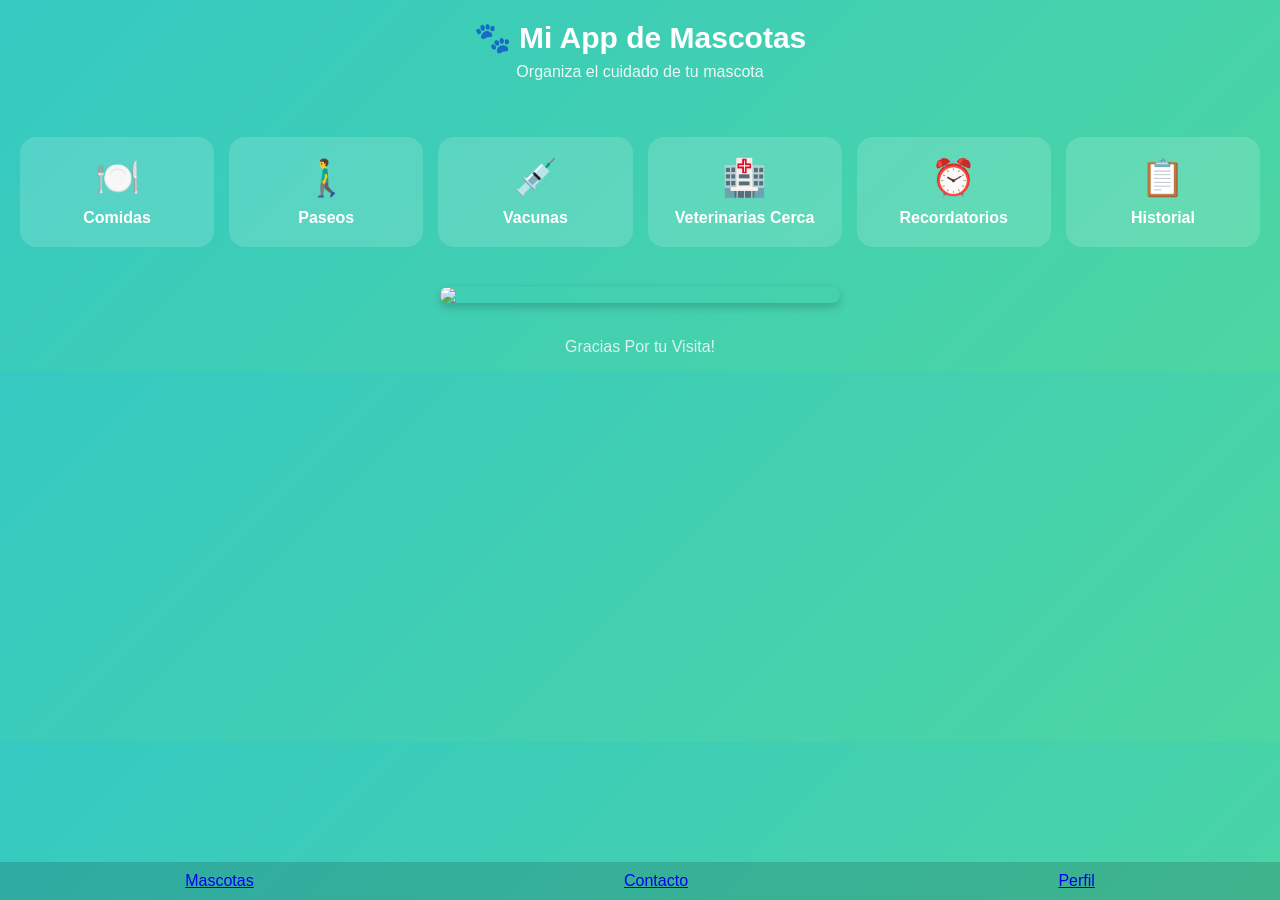
==== index.html @ dacafd1f "Add files via upload Prototipo inicial" ====
<!DOCTYPE html>
<html lang="es">
<head>
    <meta charset="UTF-8">
    <title>Prototipo App Mascotas</title>

    <link rel="stylesheet" href="styles.css">
   
</head>
<body onload="mostrarBienvenida()">


<header>
    <h1>🐾 Mi App de Mascotas</h1>
    <p>Organiza el cuidado de tu mascota</p>
</header>

<main class="container">

<section class="cards">

    <a href="comidas.html" class="card">
        <span>🍽️</span>
        <h3>Comidas</h3>
    </a>

    <a href="paseos.html" class="card">
        <span>🚶‍♂️</span>
        <h3>Paseos</h3>
    </a>

    <a href="vacunas.html" class="card">
        <span>💉</span>
        <h3>Vacunas</h3>
    </a>

    <a href="veterinarias.html" class="card">
        <span>🏥</span>
        <h3>Veterinarias Cerca</h3>
    </a>

    <a href="recordatorios.html" class="card">
        <span>⏰</span>
        <h3>Recordatorios</h3>
    </a>

    <a href="historial.html" class="card">
        <span>📋</span>
        <h3>Historial</h3>
    </a>

</section>

</main>

<img src="imagenes/top.png" class="imagen-seccion" onclick="agrandarImagen(this)">

<footer>
    Gracias Por tu Visita!
</footer>

<nav class="bottom-menu">
    <a href="mascotas.html">Mascotas</a>
    <a href="contacto.html">Contacto</a>
    <a href="perfil.html">Perfil</a>
</nav>

 <script src="script.js"></script>
</body>
</html>
---- styles.css ----
/* Estilos generales */
body {
    margin: 0;
    font-family: Arial, Helvetica, sans-serif;
    background: linear-gradient(135deg, #35c9c2, #4dd6a1);
    color: #ffffff;
}

/* Encabezado */
header {
    text-align: center;
    padding: 20px;
}

header h1 {
    margin: 0;
    font-size: 30px;
}

header p {
    margin-top: 8px;
    opacity: 0.9;
}

/* Contenedor principal */
.container {
    padding: 20px;
}


/* imagenes paginas */

.imagen-seccion:hover{
    cursor: pointer;
    transform: scale(1.05);
    transition: transform 0.2s;
}

.imagen-seccion{
    width: 100%;
    max-width: 400px;
    display: block;
    margin: 20px auto;
    border-radius: 12px;
}

.imagen-seccion{
    width:100%;
    max-width:400px;
    display:block;
    margin:20px auto;
    border-radius:15px;
    box-shadow:0 4px 10px rgba(0,0,0,0.2);
}

.imagen-pequena:hover{
    cursor: pointer;
    transform: scale(1.05);
    transition: transform 0.2s;
}

.imagen-pequena{
width:250px;
display:block;
margin:20px auto;
border-radius:10px;
}

.imagen-pequena{
    width:100%;
    max-width:270px;
    display:block;
    margin:20px auto;
    border-radius:15px;
    box-shadow:0 4px 10px rgba(0,0,0,0.2);
}

.imagen-media:hover{
    cursor: pointer;
    transform: scale(1.05);
    transition: transform 0.2s;
}

.imagen-media{
width:220px;
display:block;
margin:30px auto;
border-radius:15px;
}

.imagen-media{
    width:100%;
    max-width:220px;
    display:block;
    margin:20px auto;
    border-radius:15px;
    box-shadow:0 4px 10px rgba(0,0,0,0.2);
}

/* Tabla historial */

.tabla-historial{
width:100%;
border-collapse:collapse;
margin-top:20px;
}

.tabla-historial th,
.tabla-historial td{
border:1px solid #ddd;
padding:10px;
text-align:center;
}

.tabla-historial th{
background-color:#168BCC;
color:white;
}

.tabla-historial tr:nth-child(even){
background-color:#56998E;
}



/* Tarjetas */

.card{
    text-decoration: none;
    color: inherit;
}

.cards {
    display: grid;
    grid-template-columns: repeat(auto-fit, minmax(150px, 1fr));
    gap: 15px;
}

.card {
    background: rgba(255, 255, 255, 0.15);
    border-radius: 16px;
    padding: 20px;
    text-align: center;
    cursor: pointer;
    transition: transform 0.2s, background 0.2s;
}

.card:hover {
    transform: translateY(-4px);
    background: rgba(255, 255, 255, 0.25);
}

.card span {
    font-size: 36px;
    display: block;
    margin-bottom: 10px;
}

.card h3 {
    margin: 0;
    font-size: 16px;
}

/* Pie de página */
footer {
    text-align: center;
    padding: 15px;
    font-size: 16px;
    opacity: 0.8;
}

/* Menú inferior */
.bottom-menu {
    position: fixed;
    bottom: 0;
    width: 100%;
    background: rgba(0, 0, 0, 0.15);
    display: flex;
    justify-content: space-around;
    padding: 10px 0;
}

.bottom-menu button {
    background: none;
    border: none;
    color: white;
    font-size: 14px;
    cursor: pointer;
}

.bottom-menu button:hover {
    text-decoration: underline;
}
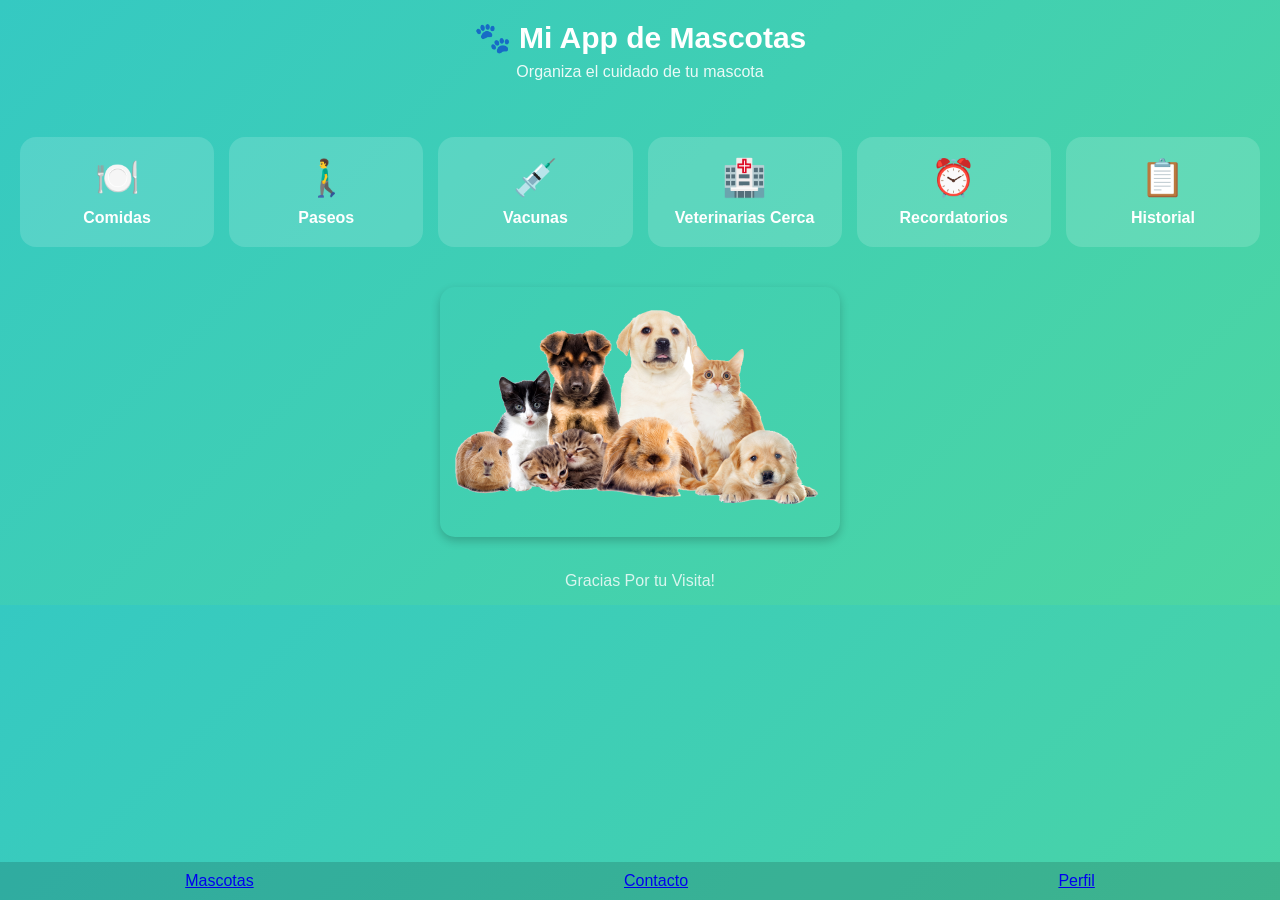
==== commit 215c3883: "Add files via upload" ====
--- a/index.html
+++ b/index.html
@@ -53,7 +53,7 @@
 
 </main>
 
-<img src="imagenes/top.png" class="imagen-seccion" onclick="agrandarImagen(this)">
+<img src="top.png" class="imagen-seccion" onclick="agrandarImagen(this)">
 
 <footer>
     Gracias Por tu Visita!
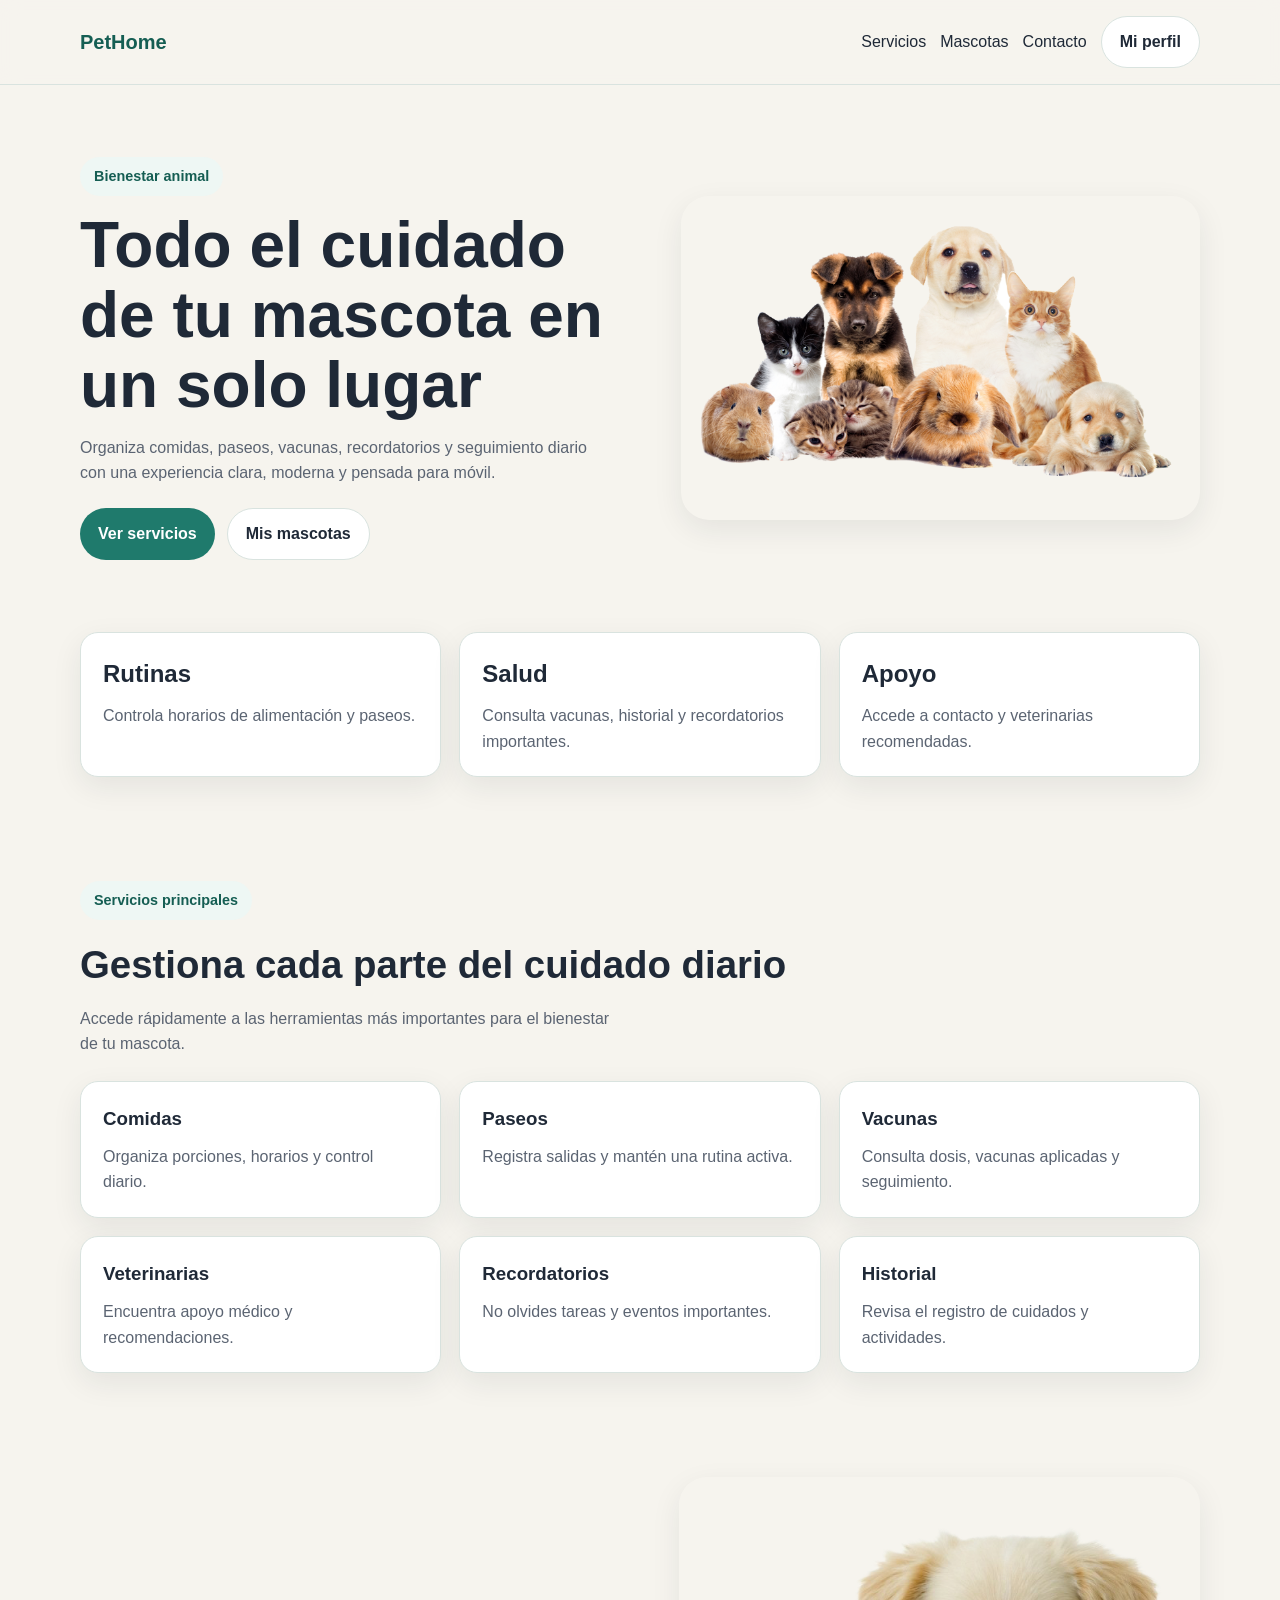
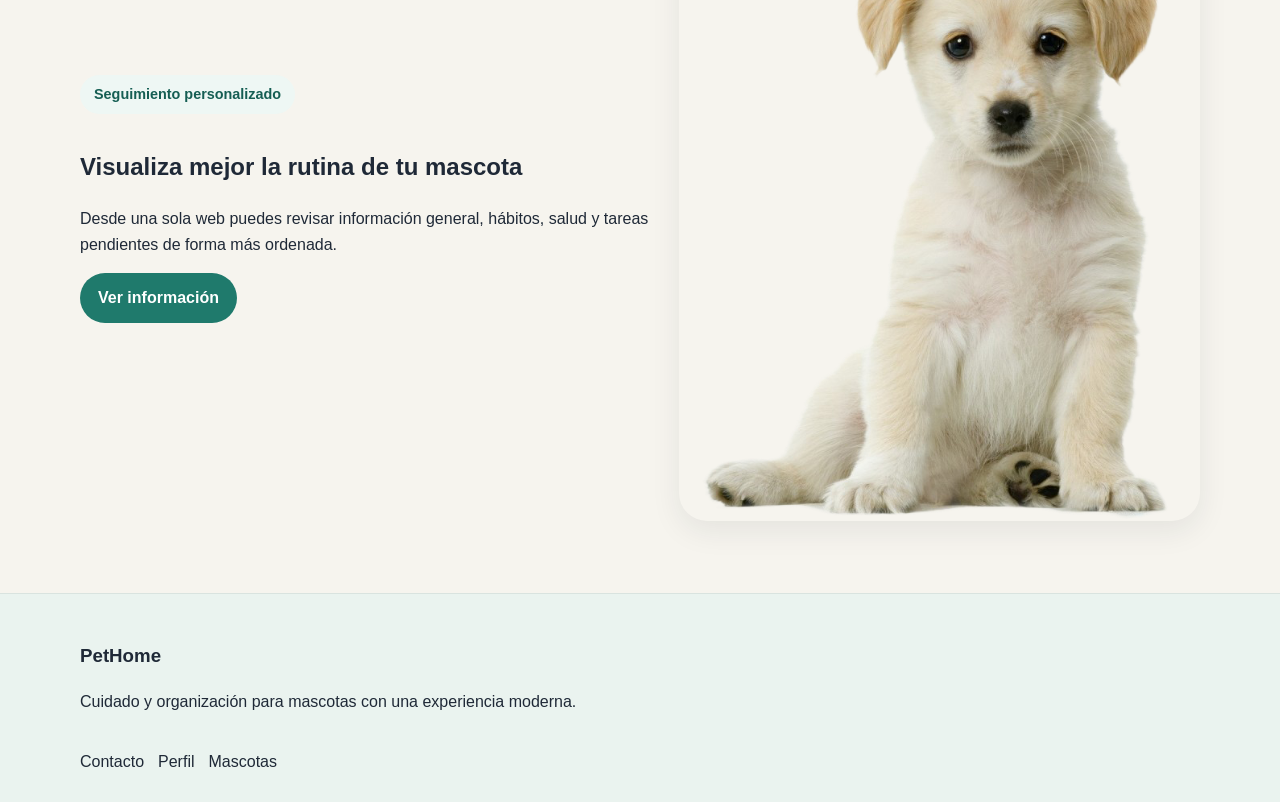
==== commit f9577776: "Add files via upload" ====
--- a/index.html
+++ b/index.html
@@ -1,70 +1,146 @@
 <!DOCTYPE html>
 <html lang="es">
 <head>
-    <meta charset="UTF-8">
-    <title>Prototipo App Mascotas</title>
+  <meta charset="UTF-8">
+  <meta name="viewport" content="width=device-width, initial-scale=1.0">
+  <title>PetCare | Cuidado de mascotas</title>
+  <link rel="stylesheet" href="styles.css">
+</head>
+<body>
 
-    <link rel="stylesheet" href="styles.css">
-   
-</head>
-<body onload="mostrarBienvenida()">
+  <header class="site-header">
+    <div class="container header-content">
+      <a href="index.html" class="logo">PetHome</a>
 
+      <nav class="main-nav">
+        <a href="#servicios">Servicios</a>
+        <a href="mascotas.html">Mascotas</a>
+        <a href="contacto.html">Contacto</a>
+        <a href="perfil.html" class="btn btn-outline">Mi perfil</a>
+      </nav>
+    </div>
+  </header>
 
-<header>
-    <h1>🐾 Mi App de Mascotas</h1>
-    <p>Organiza el cuidado de tu mascota</p>
-</header>
+  <main>
+    <section class="hero">
+      <div class="container hero-content">
+        <div class="hero-text">
+          <span class="tag">Bienestar animal</span>
+          <h1>Todo el cuidado de tu mascota en un solo lugar</h1>
+          <p>
+            Organiza comidas, paseos, vacunas, recordatorios y seguimiento
+            diario con una experiencia clara, moderna y pensada para móvil.
+          </p>
 
-<main class="container">
+          <div class="hero-actions">
+            <a href="#servicios" class="btn btn-primary">Ver servicios</a>
+            <a href="mascotas.html" class="btn btn-secondary">Mis mascotas</a>
+          </div>
+        </div>
 
-<section class="cards">
+        <div class="hero-media">
+          <img src="top.png" alt="Mascotas felices y saludables">
+        </div>
+      </div>
+    </section>
 
-    <a href="comidas.html" class="card">
-        <span>🍽️</span>
-        <h3>Comidas</h3>
-    </a>
+    <section class="quick-stats">
+      <div class="container stats-grid">
+        <article class="stat-card">
+          <h2>Rutinas</h2>
+          <p>Controla horarios de alimentación y paseos.</p>
+        </article>
 
-    <a href="paseos.html" class="card">
-        <span>🚶‍♂️</span>
-        <h3>Paseos</h3>
-    </a>
+        <article class="stat-card">
+          <h2>Salud</h2>
+          <p>Consulta vacunas, historial y recordatorios importantes.</p>
+        </article>
 
-    <a href="vacunas.html" class="card">
-        <span>💉</span>
-        <h3>Vacunas</h3>
-    </a>
+        <article class="stat-card">
+          <h2>Apoyo</h2>
+          <p>Accede a contacto y veterinarias recomendadas.</p>
+        </article>
+      </div>
+    </section>
 
-    <a href="veterinarias.html" class="card">
-        <span>🏥</span>
-        <h3>Veterinarias Cerca</h3>
-    </a>
+    <section class="services" id="servicios">
+      <div class="container">
+        <div class="section-heading">
+          <span class="tag">Servicios principales</span>
+          <h2>Gestiona cada parte del cuidado diario</h2>
+          <p>
+            Accede rápidamente a las herramientas más importantes para el bienestar de tu mascota.
+          </p>
+        </div>
 
-    <a href="recordatorios.html" class="card">
-        <span>⏰</span>
-        <h3>Recordatorios</h3>
-    </a>
+        <div class="services-grid">
+          <a href="comidas.html" class="service-card">
+            <h3>Comidas</h3>
+            <p>Organiza porciones, horarios y control diario.</p>
+          </a>
 
-    <a href="historial.html" class="card">
-        <span>📋</span>
-        <h3>Historial</h3>
-    </a>
+          <a href="paseos.html" class="service-card">
+            <h3>Paseos</h3>
+            <p>Registra salidas y mantén una rutina activa.</p>
+          </a>
 
-</section>
+          <a href="vacunas.html" class="service-card">
+            <h3>Vacunas</h3>
+            <p>Consulta dosis, vacunas aplicadas y seguimiento.</p>
+          </a>
 
-</main>
+          <a href="veterinarias.html" class="service-card">
+            <h3>Veterinarias</h3>
+            <p>Encuentra apoyo médico y recomendaciones.</p>
+          </a>
 
-<img src="top.png" class="imagen-seccion" onclick="agrandarImagen(this)">
+          <a href="recordatorios.html" class="service-card">
+            <h3>Recordatorios</h3>
+            <p>No olvides tareas y eventos importantes.</p>
+          </a>
 
-<footer>
-    Gracias Por tu Visita!
-</footer>
+          <a href="historial.html" class="service-card">
+            <h3>Historial</h3>
+            <p>Revisa el registro de cuidados y actividades.</p>
+          </a>
+        </div>
+      </div>
+    </section>
 
-<nav class="bottom-menu">
-    <a href="mascotas.html">Mascotas</a>
-    <a href="contacto.html">Contacto</a>
-    <a href="perfil.html">Perfil</a>
-</nav>
+    <section class="featured-pet">
+      <div class="container featured-content">
+        <div class="featured-text">
+          <span class="tag">Seguimiento personalizado</span>
+          <h2>Visualiza mejor la rutina de tu mascota</h2>
+          <p>
+            Desde una sola web puedes revisar información general, hábitos,
+            salud y tareas pendientes de forma más ordenada.
+          </p>
+          <a href="mascotas.html" class="btn btn-primary">Ver información</a>
+        </div>
 
- <script src="script.js"></script>
+        <div class="featured-media">
+          <img src="mascota.png" alt="Mascota principal del usuario">
+        </div>
+      </div>
+    </section>
+  </main>
+
+  <footer class="site-footer">
+    <div class="container footer-content">
+      <div>
+        <h3>PetHome</h3>
+        <p>Cuidado y organización para mascotas con una experiencia moderna.</p>
+      </div>
+
+      <div class="footer-links">
+        <a href="contacto.html">Contacto</a>
+        <a href="perfil.html">Perfil</a>
+        <a href="mascotas.html">Mascotas</a>
+      </div>
+    </div>
+  </footer>
+
+  <script src="script.js"></script>
 </body>
 </html>
--- a/styles.css
+++ b/styles.css
@@ -1,193 +1,373 @@
-/* Estilos generales */
+/* 1. Variables globales */
+:root {
+  --bg: #f6f4ee;
+  --surface: #ffffff;
+  --surface-soft: #eef7f4;
+  --primary: #1f7a6c;
+  --primary-dark: #155e53;
+  --accent: #f2b872;
+  --text: #1f2937;
+  --text-soft: #5b6472;
+  --border: #d9e3df;
+  --shadow: 0 10px 30px rgba(31, 41, 55, 0.08);
+
+  --radius-sm: 12px;
+  --radius-md: 18px;
+  --radius-lg: 28px;
+
+  --container: 1120px;
+}
+
+/* 2. Reset básico */
+* {
+  box-sizing: border-box;
+}
+
+html {
+  scroll-behavior: smooth;
+}
+
 body {
-    margin: 0;
-    font-family: Arial, Helvetica, sans-serif;
-    background: linear-gradient(135deg, #35c9c2, #4dd6a1);
-    color: #ffffff;
-}
-
-/* Encabezado */
-header {
-    text-align: center;
-    padding: 20px;
-}
-
-header h1 {
-    margin: 0;
-    font-size: 30px;
-}
-
-header p {
-    margin-top: 8px;
-    opacity: 0.9;
-}
-
-/* Contenedor principal */
+  margin: 0;
+  font-family: "Segoe UI", Arial, sans-serif;
+  background: var(--bg);
+  color: var(--text);
+  line-height: 1.6;
+}
+
+/* 3. Elementos globales */
+img {
+  max-width: 100%;
+  display: block;
+}
+
+a {
+  text-decoration: none;
+  color: inherit;
+}
+
+button,
+input,
+textarea {
+  font: inherit;
+}
+
+/* 4. Contenedor */
 .container {
-    padding: 20px;
-}
-
-
-/* imagenes paginas */
-
-.imagen-seccion:hover{
-    cursor: pointer;
-    transform: scale(1.05);
-    transition: transform 0.2s;
-}
-
-.imagen-seccion{
-    width: 100%;
-    max-width: 400px;
-    display: block;
-    margin: 20px auto;
-    border-radius: 12px;
-}
-
-.imagen-seccion{
-    width:100%;
-    max-width:400px;
-    display:block;
-    margin:20px auto;
-    border-radius:15px;
-    box-shadow:0 4px 10px rgba(0,0,0,0.2);
-}
-
-.imagen-pequena:hover{
-    cursor: pointer;
-    transform: scale(1.05);
-    transition: transform 0.2s;
-}
-
-.imagen-pequena{
-width:250px;
-display:block;
-margin:20px auto;
-border-radius:10px;
-}
-
-.imagen-pequena{
-    width:100%;
-    max-width:270px;
-    display:block;
-    margin:20px auto;
-    border-radius:15px;
-    box-shadow:0 4px 10px rgba(0,0,0,0.2);
-}
-
-.imagen-media:hover{
-    cursor: pointer;
-    transform: scale(1.05);
-    transition: transform 0.2s;
-}
-
-.imagen-media{
-width:220px;
-display:block;
-margin:30px auto;
-border-radius:15px;
-}
-
-.imagen-media{
-    width:100%;
-    max-width:220px;
-    display:block;
-    margin:20px auto;
-    border-radius:15px;
-    box-shadow:0 4px 10px rgba(0,0,0,0.2);
-}
-
-/* Tabla historial */
-
-.tabla-historial{
-width:100%;
-border-collapse:collapse;
-margin-top:20px;
-}
-
-.tabla-historial th,
-.tabla-historial td{
-border:1px solid #ddd;
-padding:10px;
-text-align:center;
-}
-
-.tabla-historial th{
-background-color:#168BCC;
-color:white;
-}
-
-.tabla-historial tr:nth-child(even){
-background-color:#56998E;
-}
-
-
-
-/* Tarjetas */
-
-.card{
-    text-decoration: none;
-    color: inherit;
-}
-
-.cards {
-    display: grid;
-    grid-template-columns: repeat(auto-fit, minmax(150px, 1fr));
-    gap: 15px;
-}
-
-.card {
-    background: rgba(255, 255, 255, 0.15);
-    border-radius: 16px;
-    padding: 20px;
-    text-align: center;
-    cursor: pointer;
-    transition: transform 0.2s, background 0.2s;
-}
-
-.card:hover {
-    transform: translateY(-4px);
-    background: rgba(255, 255, 255, 0.25);
-}
-
-.card span {
-    font-size: 36px;
-    display: block;
-    margin-bottom: 10px;
-}
-
-.card h3 {
-    margin: 0;
-    font-size: 16px;
-}
-
-/* Pie de página */
-footer {
-    text-align: center;
-    padding: 15px;
-    font-size: 16px;
-    opacity: 0.8;
-}
-
-/* Menú inferior */
-.bottom-menu {
-    position: fixed;
-    bottom: 0;
-    width: 100%;
-    background: rgba(0, 0, 0, 0.15);
-    display: flex;
-    justify-content: space-around;
-    padding: 10px 0;
-}
-
-.bottom-menu button {
-    background: none;
-    border: none;
-    color: white;
-    font-size: 14px;
-    cursor: pointer;
-}
-
-.bottom-menu button:hover {
-    text-decoration: underline;
+  width: min(92%, var(--container));
+  margin: 0 auto;
+}
+
+/* 5. Header */
+.site-header {
+  position: sticky;
+  top: 0;
+  z-index: 10;
+  background: rgba(246, 244, 238, 0.92);
+  backdrop-filter: blur(10px);
+  border-bottom: 1px solid var(--border);
+}
+
+.header-content {
+  display: flex;
+  align-items: center;
+  justify-content: space-between;
+  gap: 16px;
+  padding: 16px 0;
+}
+
+.logo {
+  font-size: 1.25rem;
+  font-weight: 800;
+  color: var(--primary-dark);
+}
+
+.main-nav {
+  display: flex;
+  align-items: center;
+  gap: 14px;
+  flex-wrap: wrap;
+}
+
+/* 6. Botones */
+.btn {
+  display: inline-flex;
+  align-items: center;
+  justify-content: center;
+  min-height: 44px;
+  padding: 12px 18px;
+  border-radius: 999px;
+  font-weight: 600;
+  transition: 0.25s ease;
+}
+
+.btn-primary {
+  background: var(--primary);
+  color: white;
+}
+
+.btn-primary:hover {
+  background: var(--primary-dark);
+}
+
+.btn-secondary,
+.btn-outline {
+  border: 1px solid var(--border);
+  background: white;
+  color: var(--text);
+}
+
+/* 7. Hero */
+.hero {
+  padding: 56px 0 32px;
+}
+
+.hero-content {
+  display: grid;
+  grid-template-columns: 1fr;
+  gap: 28px;
+  align-items: center;
+}
+
+.tag {
+  display: inline-block;
+  margin-bottom: 14px;
+  padding: 8px 14px;
+  border-radius: 999px;
+  background: var(--surface-soft);
+  color: var(--primary-dark);
+  font-size: 0.9rem;
+  font-weight: 700;
+}
+
+.hero h1 {
+  margin: 0 0 14px;
+  font-size: clamp(2rem, 5vw, 4.2rem);
+  line-height: 1.1;
+}
+
+.hero p {
+  margin: 0 0 22px;
+  color: var(--text-soft);
+  max-width: 58ch;
+}
+
+.hero-actions {
+  display: flex;
+  flex-wrap: wrap;
+  gap: 12px;
+}
+
+.hero-media img {
+  border-radius: var(--radius-lg);
+  box-shadow: var(--shadow);
+  object-fit: cover;
+}
+
+/* 8. Secciones */
+.quick-stats,
+.services,
+.featured-pet {
+  padding: 32px 0 72px;
+}
+
+.section-heading {
+  margin-bottom: 24px;
+}
+
+.section-heading h2 {
+  margin: 0 0 10px;
+  font-size: clamp(1.6rem, 3vw, 2.5rem);
+}
+
+.section-heading p {
+  margin: 0;
+  color: var(--text-soft);
+  max-width: 60ch;
+}
+
+/* 9. Tarjetas */
+.stats-grid,
+.services-grid {
+  display: grid;
+  grid-template-columns: 1fr;
+  gap: 18px;
+}
+
+.stat-card,
+.service-card {
+  background: var(--surface);
+  border: 1px solid var(--border);
+  border-radius: var(--radius-md);
+  padding: 22px;
+  box-shadow: var(--shadow);
+}
+
+.service-card:hover {
+  transform: translateY(-4px);
+  transition: 0.25s ease;
+}
+
+.stat-card h2,
+.service-card h3 {
+  margin-top: 0;
+  margin-bottom: 10px;
+}
+
+.stat-card p,
+.service-card p {
+  margin: 0;
+  color: var(--text-soft);
+}
+
+/* 10. Bloque destacado */
+.featured-content {
+  display: grid;
+  grid-template-columns: 1fr;
+  gap: 24px;
+  align-items: center;
+}
+
+.featured-media img {
+  border-radius: var(--radius-lg);
+  box-shadow: var(--shadow);
+}
+
+/* 11. Footer */
+.site-footer {
+  padding: 28px 0;
+  background: #eaf3ef;
+  border-top: 1px solid var(--border);
+}
+
+.footer-content {
+  display: grid;
+  gap: 18px;
+}
+
+.footer-links {
+  display: flex;
+  flex-wrap: wrap;
+  gap: 14px;
+}
+
+/* 12. Responsive */
+@media (min-width: 768px) {
+  .hero-content,
+  .featured-content {
+    grid-template-columns: 1.05fr 0.95fr;
+  }
+
+  .stats-grid {
+    grid-template-columns: repeat(3, 1fr);
+  }
+
+  .services-grid {
+    grid-template-columns: repeat(2, 1fr);
+  }
+}
+
+@media (min-width: 1024px) {
+  .services-grid {
+    grid-template-columns: repeat(3, 1fr);
+  }
+
+  .hero {
+    padding: 72px 0 40px;
+  }
+}
+
+/*ESTILOS RECORDATORIOS*/
+
+.checklist-box {
+  display: grid;
+  gap: 12px;
+  margin-top: 10px;
+}
+
+.check-item {
+  display: flex;
+  align-items: center;
+  gap: 10px;
+  padding: 12px 14px;
+  background: rgba(255, 255, 255, 0.92);
+  border-radius: 12px;
+}
+
+.check-item input[type="checkbox"] {
+  width: 18px;
+  height: 18px;
+  accent-color: #0f766e;
+}
+
+.check-item span {
+  color: #1f2937;
+  font-weight: 500;
+}
+
+/* TABLA DE HISTORIAL */
+
+.tabla-historial td {
+  background: rgba(255, 255, 255, 0.92);
+  color: #1f2937;
+}
+
+.tabla-historial tr:nth-child(even) td {
+  background: rgba(240, 253, 250, 0.92);
+}
+
+.tabla-historial th {
+  background-color: #0f766e;
+  color: #ffffff;
+}
+
+.page-navigation {
+  margin-top: 35px;
+}
+
+/* CONTACTO */
+
+.contact-form {
+  display: flex;
+  flex-direction: column;
+  gap: 12px;
+}
+
+.contact-form label {
+  font-weight: bold;
+  color: #1f2937;
+}
+
+.contact-form input,
+.contact-form textarea {
+  width: 100%;
+  padding: 12px;
+  border: none;
+  border-radius: 10px;
+  font-size: 14px;
+  color: #1f2937;
+  background: rgba(255, 255, 255, 0.92);
+  box-sizing: border-box;
+}
+
+.contact-form textarea {
+  resize: vertical;
+}
+
+.contact-form button {
+  margin-top: 10px;
+}
+
+/* TAMAÑO IMAGEN*/
+
+.imagen-ajustada {
+  max-width: 260px;
+}
+
+.imagen-media {
+  max-width: 360px;
+}
+
+.imagen-grande {
+  max-width: 460px;
 }
